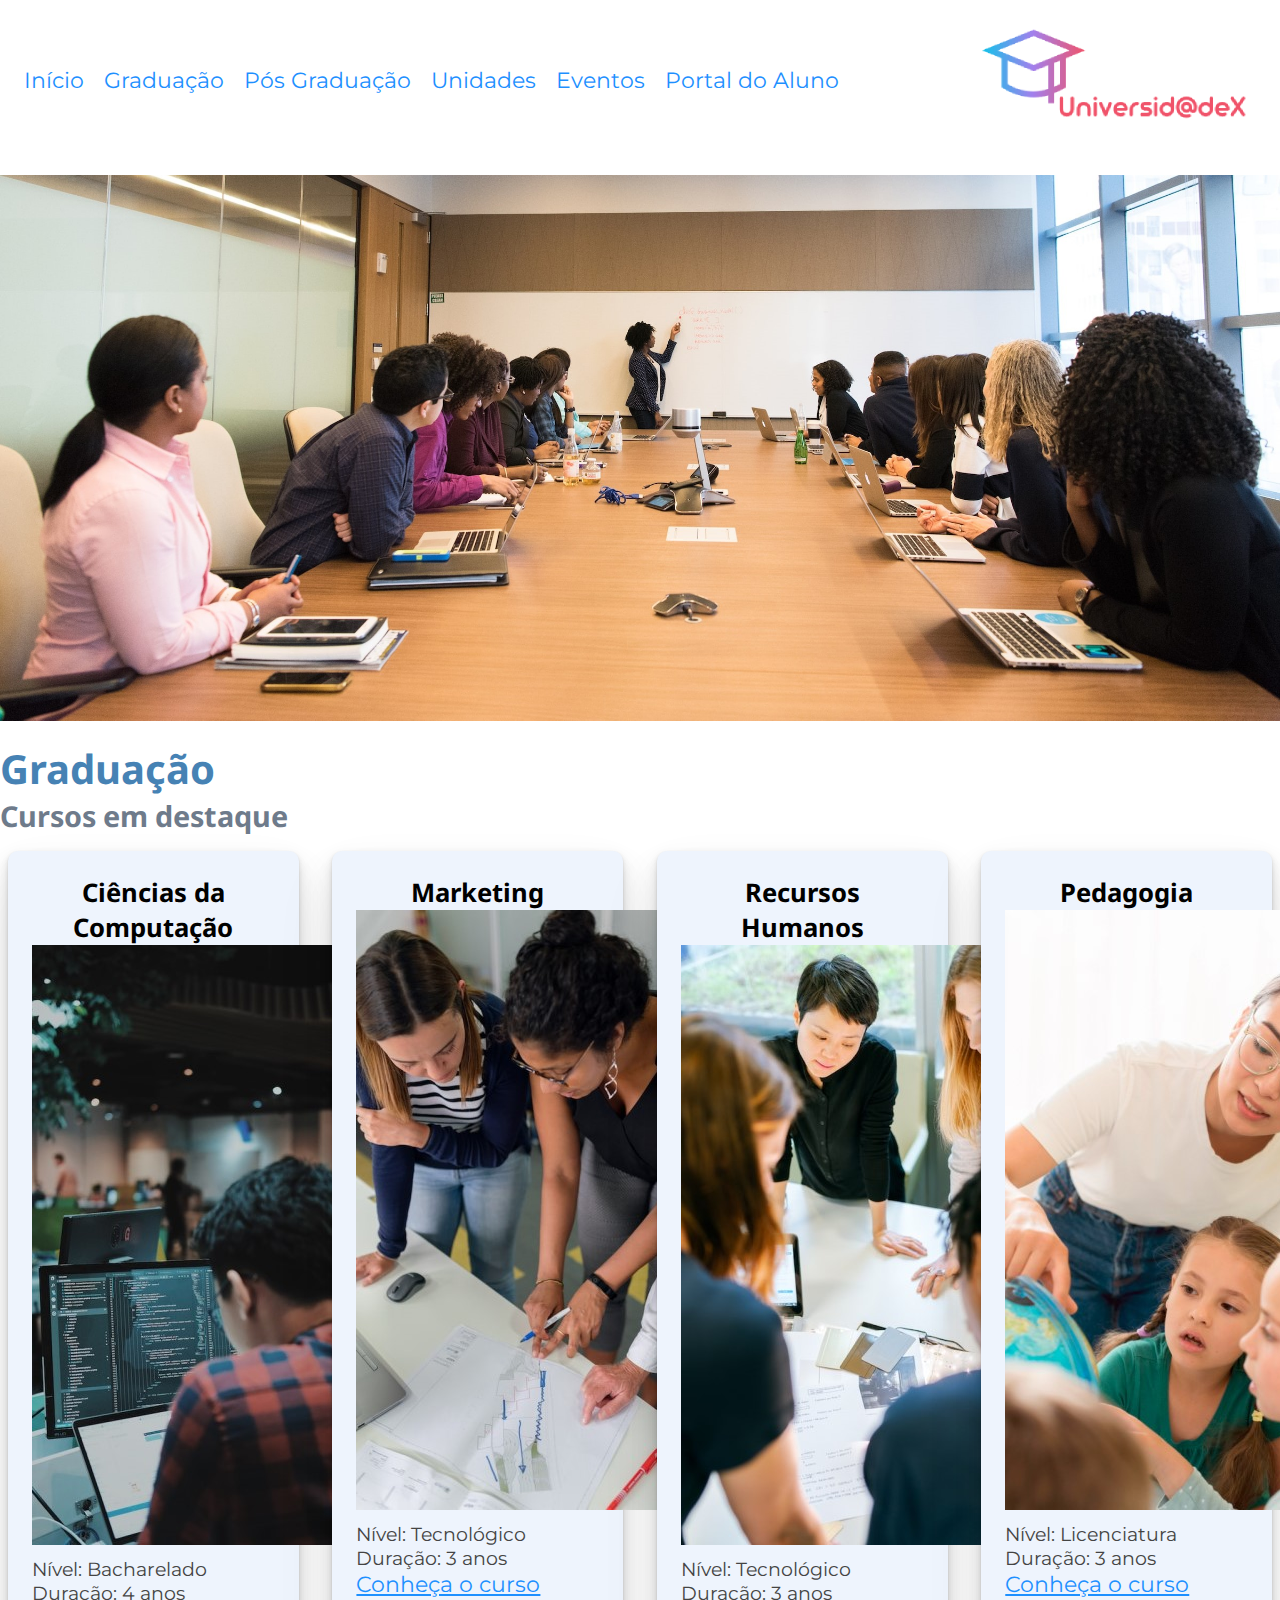
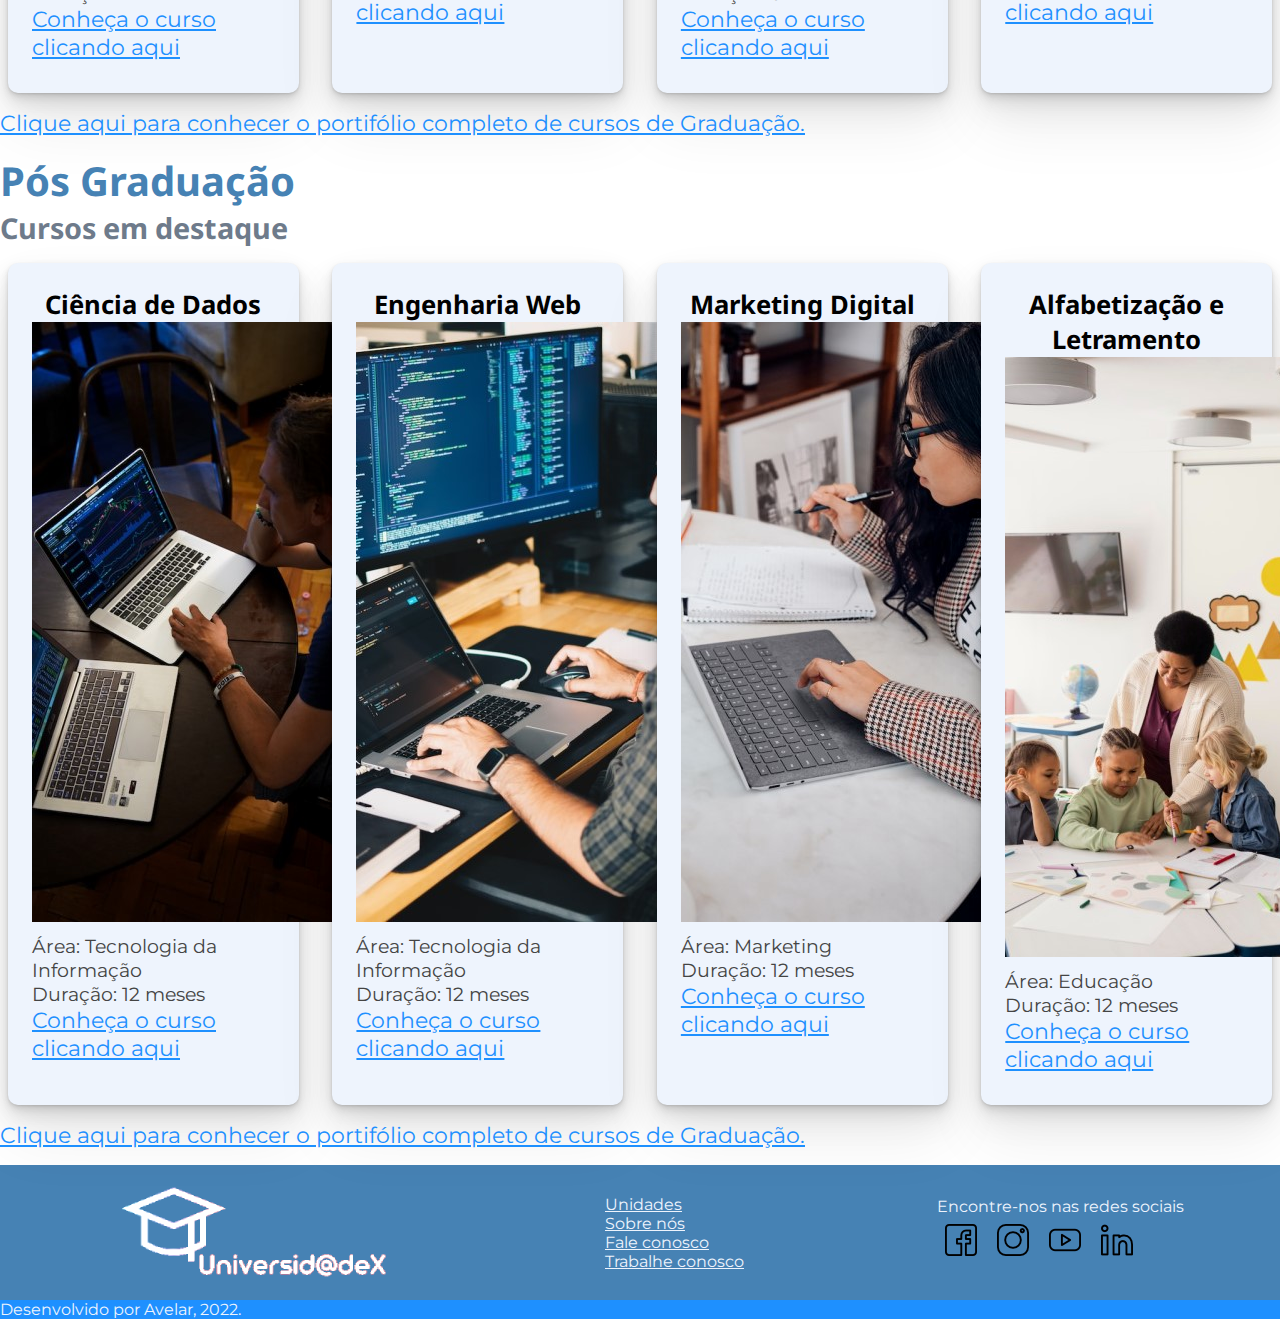
==== index.html @ 8ae89620 "init" ====
<!DOCTYPE html>
<html lang="pt-br">
<head>
	<title>Universidade X</title>
    <link rel="preconnect" href="https://fonts.googleapis.com">
    <link rel="preconnect" href="https://fonts.gstatic.com" crossorigin>
    <link href="https://fonts.googleapis.com/css2?family=Montserrat:wght@300;400&family=Noto+Sans:wght@500&display=swap" rel="stylesheet">
	<link rel="stylesheet" type="text/css" href="estilo.css">
</head>
<body>

    <header>
        <ul>
            <li><a href="">Início</a></li>
            <li><a href="">Graduação</a></li>
            <li><a href="">Pós Graduação</a></li>
            <li><a href="">Unidades</a></li>
            <li><a href="">Eventos</a></li>
            <li><a href="">Portal do Aluno</a></li>
        </ul>
        <h1><img src="img/logo.svg" alt="logotipo da universade x"></h1>
    </header>

    <main>

    <section id="area_banner">
        <img src="img/banner.jpg" alt="uma sala de aula com a professora explicando algo que está escrito no quadro branco aos alunos">
    </section>

    <section id="area_graduacao">

        <h2>Graduação</h2>
        <h3>Cursos em destaque</h3>

        <section class="painel_cards">
            <article class="card_curso">
                <h4>Ciências da Computação</h4>
                <img src="img/grad-computacao.jpg" alt="um homem utilizando computador escrevendo códigos de programação de sistemas">
                <div class="descricao">
                    <p>Nível: Bacharelado</p>
                    <p>Duração: 4 anos</p>
                    <a href="">Conheça o curso clicando aqui</a>
                </div>
                
            </article>

            <article class="card_curso">
                <h4>Marketing</h4>
                <img src="img/gard-marketing.jpg" alt="um grupo de pessoas discutindo a criação de um produto">
                <div class="descricao">
                    <p>Nível: Tecnológico</p>
                    <p>Duração: 3 anos</p>
                    <a href="">Conheça o curso clicando aqui</a>
                </div>                
            </article>

            <article class="card_curso">
                <h4>Recursos Humanos</h4>
                <img src="img/grad-rh.jpg" alt="um grupo de pessoas discutindo a respeito de documentos em uma mesa">
                <div class="descricao">
                    <p>Nível: Tecnológico</p>
                    <p>Duração: 3 anos</p>
                    <a href="">Conheça o curso clicando aqui</a>
                 </div>
            </article>

            <article class="card_curso">
                <h4>Pedagogia</h4>
                <img src="img/grad-pedagogia.jpg" alt="uma mulher explicando como utilizar um globo terrestre a um grupo de crianças">
                <div class="descricao">
                    <p>Nível: Licenciatura</p>
                    <p>Duração: 3 anos</p>
                    <a href="">Conheça o curso clicando aqui</a>
                </div>
            </article>

            
        </section>
        <a href="">Clique aqui para conhecer o portifólio completo de cursos de Graduação.</a>

    </section>

    <section id="area_pos">

        <h2>Pós Graduação</h2>
        <h3>Cursos em destaque</h3>

        <section class="painel_cards">
            <article class="card_curso">
                <h4>Ciência de Dados</h4>
                <img src="img/pos-data.jpg" alt="um homem utilizando computador escrevendo códigos de programação de sistemas">
                <div class="descricao">
                    <p>Área: Tecnologia da Informação</p>
                    <p>Duração: 12 meses</p>
                    <a href="">Conheça o curso clicando aqui</a>
                </div>
            </article>

            <article class="card_curso">
                <h4>Engenharia Web</h4>
                <img src="img/pos-web.jpg" alt="um grupo de pessoas discutindo a criação de um produto">
                <div class="descricao">
                    <p>Área: Tecnologia da Informação</p>
                    <p>Duração: 12 meses</p>
                    <a href="">Conheça o curso clicando aqui</a>
                </div>
            </article>

            <article class="card_curso">
                <h4>Marketing Digital</h4>
                <img src="img/pos-digital.jpg" alt="um grupo de pessoas discutindo a respeito de documentos em uma mesa">
                <div class="descricao">
                    <p>Área: Marketing</p>
                    <p>Duração: 12 meses</p>
                    <a href="">Conheça o curso clicando aqui</a>
                </div>
            </article>

            <article class="card_curso">
                <h4>Alfabetização e Letramento</h4>
                <img src="img/pos-letramento.jpg" alt="uma mulher explicando como utilizar um globo terrestre a um grupo de crianças">
                <div class="descricao">
                    <p>Área: Educação</p>
                    <p>Duração: 12 meses</p>
                    <a href="">Conheça o curso clicando aqui</a>
                </div>
            </article>

            
        </section>
        <a href="">Clique aqui para conhecer o portifólio completo de cursos de Graduação.</a>

    </section>

    </main>

    <footer>
        <div class="rodape_mapa">
            <img src="img/logo-branco.svg" alt="">
            <ul>
                <li><a href="">Unidades</a></li>
                <li><a href="">Sobre nós</a></li>
                <li><a href="">Fale conosco</a></li>
                <li><a href="">Trabalhe conosco</a></li>
            </ul>

            <div class="social">
                <p>Encontre-nos nas redes sociais</p>
                
                <a href=""><img src="img/facebook.png" alt="facebook"></a>
                <a href=""><img src="img/instagram.png" alt="instagram"></a>
                <a href=""><img src="img/youtube.png" alt="youtube"></a>
                <a href=""><img src="img/linkedin.png" alt="linkedin"></a>
            </div>
        </div>
        <p>Desenvolvido por Avelar, 2022.</p>
    </footer>
</body>
</html>
---- estilo.css ----
:root{
    --azul-escuro: #4682B4;
    --azul-claro: #1E90FF;
    --cinza-azulado: #6E7B8B;
    --cinza-azulado-claro: #eef4fd;
    --cinza-texto: #444444;
}
*{
    margin: 0;
    padding: 0;
    box-sizing: border-box;
}



h2{
    font-size: 2.5rem;
    color: var(--azul-escuro);
    font-family: 'Noto Sans', sans-serif;
}

h3{
    font-size: 2rem;
    color: var(--azul-claro);
    font-family: 'Noto Sans', sans-serif;
}

h3{
    font-size: 1.8rem;
    color: var(--cinza-azulado);
    font-family: 'Noto Sans', sans-serif;
}

h4{
    font-size: 1.6rem;
    font-family: 'Noto Sans', sans-serif;
}


a{
    font-size: 1.4rem;
    font-family: 'Montserrat', sans-serif;
    color: var(--azul-claro);
}

p{
    font-size: 1.2rem;
    font-family: 'Montserrat', sans-serif;
    color: var(--cinza-texto);
}


header{
    display: flex;
    justify-content: space-between;
    align-items: center;
    padding: 16px;
}

header li{
    display: inline;
    margin: 0 8px;
}

header li a{
    font-size: 1.4rem;
    text-decoration: none;
    color: var(--azul-claro)
}

#area_banner img{
    width: 100%;
}

section{
    margin: 16px 0;
}

.painel_cards{
    display: flex;
    justify-content: space-between;
    margin: 16px 8px;
}

.card_curso{
    text-align: center;
    background-color: var(--cinza-azulado-claro);
    width: 23%;
    padding: 24px;
    border-radius: 10px;
    box-shadow: rgba(0, 0, 0, 0.07) 0px 1px 2px, rgba(0, 0, 0, 0.07) 0px 2px 4px, rgba(0, 0, 0, 0.07) 0px 4px 8px, rgba(0, 0, 0, 0.07) 0px 8px 16px, rgba(0, 0, 0, 0.07) 0px 16px 32px, rgba(0, 0, 0, 0.07) 0px 32px 64px;
}

.descricao{
    text-align: left;
    margin: 8px 0;
}

footer{
    background-color: var(--azul-claro);
}

footer p{
    color: var(--cinza-azulado-claro);
    font-size: 1rem;
}

.rodape_mapa{
    background-color: var(--azul-escuro);
    display: flex;
    justify-content: space-around;
    align-items: center;
}

.rodape_mapa ul{
    list-style-type: none;
}

.rodape_mapa a{
    color: var(--cinza-azulado-claro);
    font-size: 1rem;
}

.rodape_mapa img{
    margin: 8px;
}
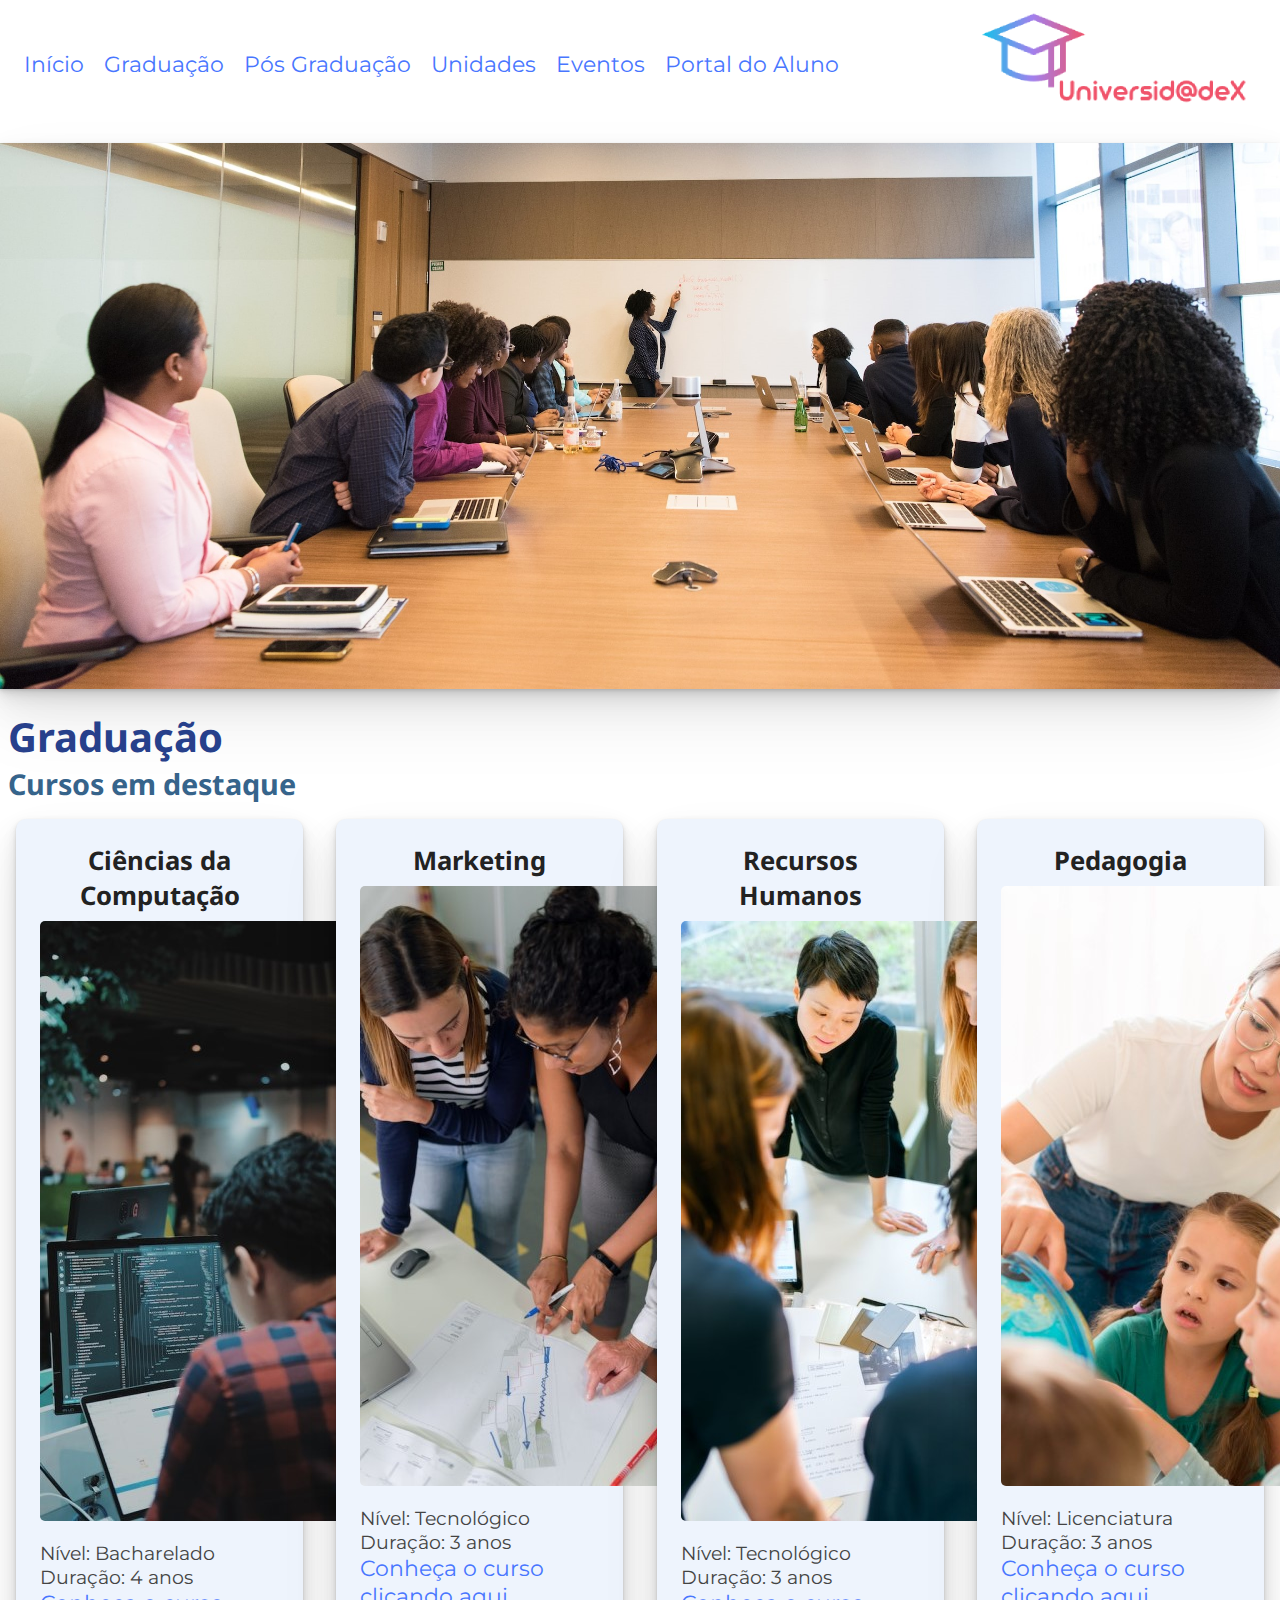
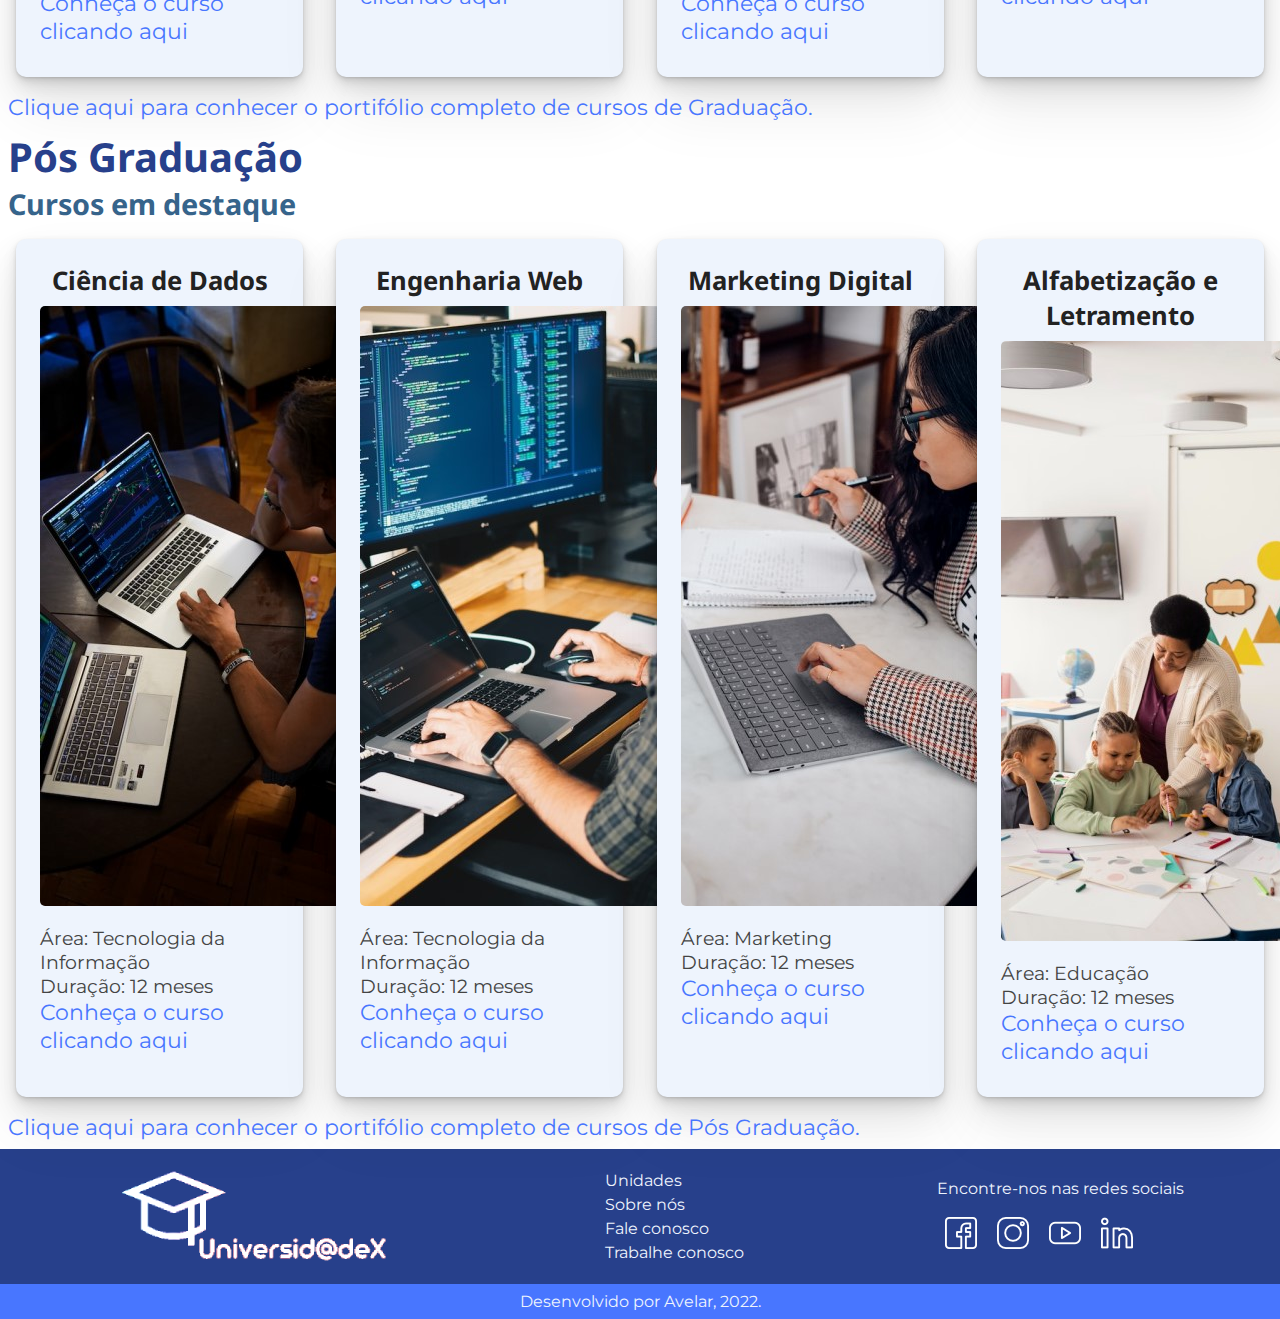
==== commit 47243191: "arealogin" ====
--- a/index.html
+++ b/index.html
@@ -11,12 +11,12 @@
 
     <header>
         <ul>
-            <li><a href="">Início</a></li>
+            <li><a href="index.html">Início</a></li>
             <li><a href="">Graduação</a></li>
             <li><a href="">Pós Graduação</a></li>
             <li><a href="">Unidades</a></li>
             <li><a href="">Eventos</a></li>
-            <li><a href="">Portal do Aluno</a></li>
+            <li><a href="acesso.html">Portal do Aluno</a></li>
         </ul>
         <h1><img src="img/logo.svg" alt="logotipo da universade x"></h1>
     </header>
@@ -128,7 +128,7 @@
 
             
         </section>
-        <a href="">Clique aqui para conhecer o portifólio completo de cursos de Graduação.</a>
+        <a href="">Clique aqui para conhecer o portifólio completo de cursos de Pós Graduação.</a>
 
     </section>
 
@@ -147,10 +147,10 @@
             <div class="social">
                 <p>Encontre-nos nas redes sociais</p>
                 
-                <a href=""><img src="img/facebook.png" alt="facebook"></a>
-                <a href=""><img src="img/instagram.png" alt="instagram"></a>
-                <a href=""><img src="img/youtube.png" alt="youtube"></a>
-                <a href=""><img src="img/linkedin.png" alt="linkedin"></a>
+                <a href=""><img src="img/icons/facebook.svg" alt="facebook"></a>
+                <a href=""><img src="img/icons/instagram.svg" alt="instagram"></a>
+                <a href=""><img src="img/icons/youtube.svg" alt="youtube"></a>
+                <a href=""><img src="img/icons/linkedin.svg" alt="linkedin"></a>
             </div>
         </div>
         <p>Desenvolvido por Avelar, 2022.</p>
--- a/estilo.css
+++ b/estilo.css
@@ -1,16 +1,23 @@
 :root{
-    --azul-escuro: #4682B4;
-    --azul-claro: #1E90FF;
-    --cinza-azulado: #6E7B8B;
+    --azul-escuro: #27408B;
+    --azul-claro: #4876FF;
+    --cinza-azulado: #36648B;
     --cinza-azulado-claro: #eef4fd;
     --cinza-texto: #444444;
-}
+    --cinza-texto-escuro: #222222;
+}
+
 *{
     margin: 0;
     padding: 0;
     box-sizing: border-box;
 }
 
+body{
+    scroll-behavior: smooth;
+    font-family: 'Montserrat', sans-serif;
+}
+
 
 
 h2{
@@ -34,18 +41,24 @@
 h4{
     font-size: 1.6rem;
     font-family: 'Noto Sans', sans-serif;
+    color: var(--cinza-texto-escuro);
 }
 
 
 a{
     font-size: 1.4rem;
-    font-family: 'Montserrat', sans-serif;
+
     color: var(--azul-claro);
+    text-decoration: none;
+}
+
+a:hover
+{
+    text-decoration: underline !important;
 }
 
 p{
     font-size: 1.2rem;
-    font-family: 'Montserrat', sans-serif;
     color: var(--cinza-texto);
 }
 
@@ -54,11 +67,15 @@
     display: flex;
     justify-content: space-between;
     align-items: center;
-    padding: 16px;
+    padding: 0 16px;
+
+    overflow: hidden;
+    width: 100%;
+    background-color: #FFF;
 }
 
 header li{
-    display: inline;
+    display: inline-block;
     margin: 0 8px;
 }
 
@@ -68,12 +85,22 @@
     color: var(--azul-claro)
 }
 
+header li a:hover{
+    text-decoration: underline;
+    color: var(--azul-escuro)
+}
+
 #area_banner img{
     width: 100%;
+    box-shadow: rgba(0, 0, 0, 0.07) 0px 1px 2px, rgba(0, 0, 0, 0.07) 0px 2px 4px, rgba(0, 0, 0, 0.07) 0px 4px 8px, rgba(0, 0, 0, 0.07) 0px 8px 16px, rgba(0, 0, 0, 0.07) 0px 16px 32px, rgba(0, 0, 0, 0.07) 0px 32px 64px;
 }
 
 section{
     margin: 16px 0;
+}
+
+#area_graduacao, #area_pos{
+    margin: 8px;
 }
 
 .painel_cards{
@@ -91,6 +118,11 @@
     box-shadow: rgba(0, 0, 0, 0.07) 0px 1px 2px, rgba(0, 0, 0, 0.07) 0px 2px 4px, rgba(0, 0, 0, 0.07) 0px 4px 8px, rgba(0, 0, 0, 0.07) 0px 8px 16px, rgba(0, 0, 0, 0.07) 0px 16px 32px, rgba(0, 0, 0, 0.07) 0px 32px 64px;
 }
 
+.card_curso img{
+    border-radius: 5px;
+    margin: 8px 0;
+}
+
 .descricao{
     text-align: left;
     margin: 8px 0;
@@ -103,6 +135,11 @@
 footer p{
     color: var(--cinza-azulado-claro);
     font-size: 1rem;
+    text-align: center;
+    padding: 8px 0;
+    display: flex;
+    justify-content: center;
+    align-items: center;
 }
 
 .rodape_mapa{
@@ -110,6 +147,7 @@
     display: flex;
     justify-content: space-around;
     align-items: center;
+    line-height: 1.5;
 }
 
 .rodape_mapa ul{
@@ -119,8 +157,66 @@
 .rodape_mapa a{
     color: var(--cinza-azulado-claro);
     font-size: 1rem;
+    text-decoration: none;
 }
 
 .rodape_mapa img{
     margin: 8px;
+}
+
+
+#area_login_container{
+    display: flex;
+    justify-content: space-between;
+    align-items: center;
+    padding-left: 10%;
+    margin-bottom: 0;
+
+}
+
+#area_login_container form{
+    display: flex;
+    flex-direction: column;
+    width: 30%;
+    padding: 24px;
+    border-radius: 10px;
+}
+
+#area_login_container form h2{
+  margin-bottom: 48px;
+}
+
+ #area_login_container label{
+    font-size: 1.2rem;
+    color: var(--azul-escuro);
+    font-weight: 500;
+}
+
+
+#area_login_container input{
+    font-size: 1.2rem;
+    margin-bottom: 16px;
+    border-radius: 5px;
+    height: 2.5rem;
+    padding-left: 4px;
+    border-color: var(--azul-escuro);
+    color: var(--cinza-texto-escuro);
+}
+
+
+#area_login_container input::placeholder{
+    color: var(--azul-claro);
+}
+
+#area_login_container button
+{
+    font-size: 1.2rem;
+    width: 50%;
+    margin: 24px auto;
+    background-color: var(--azul-escuro);
+    color: var(--cinza-azulado-claro);
+    font-weight: 700;
+    border: 0;
+    border-radius: 5px;
+    height: 3rem;
 }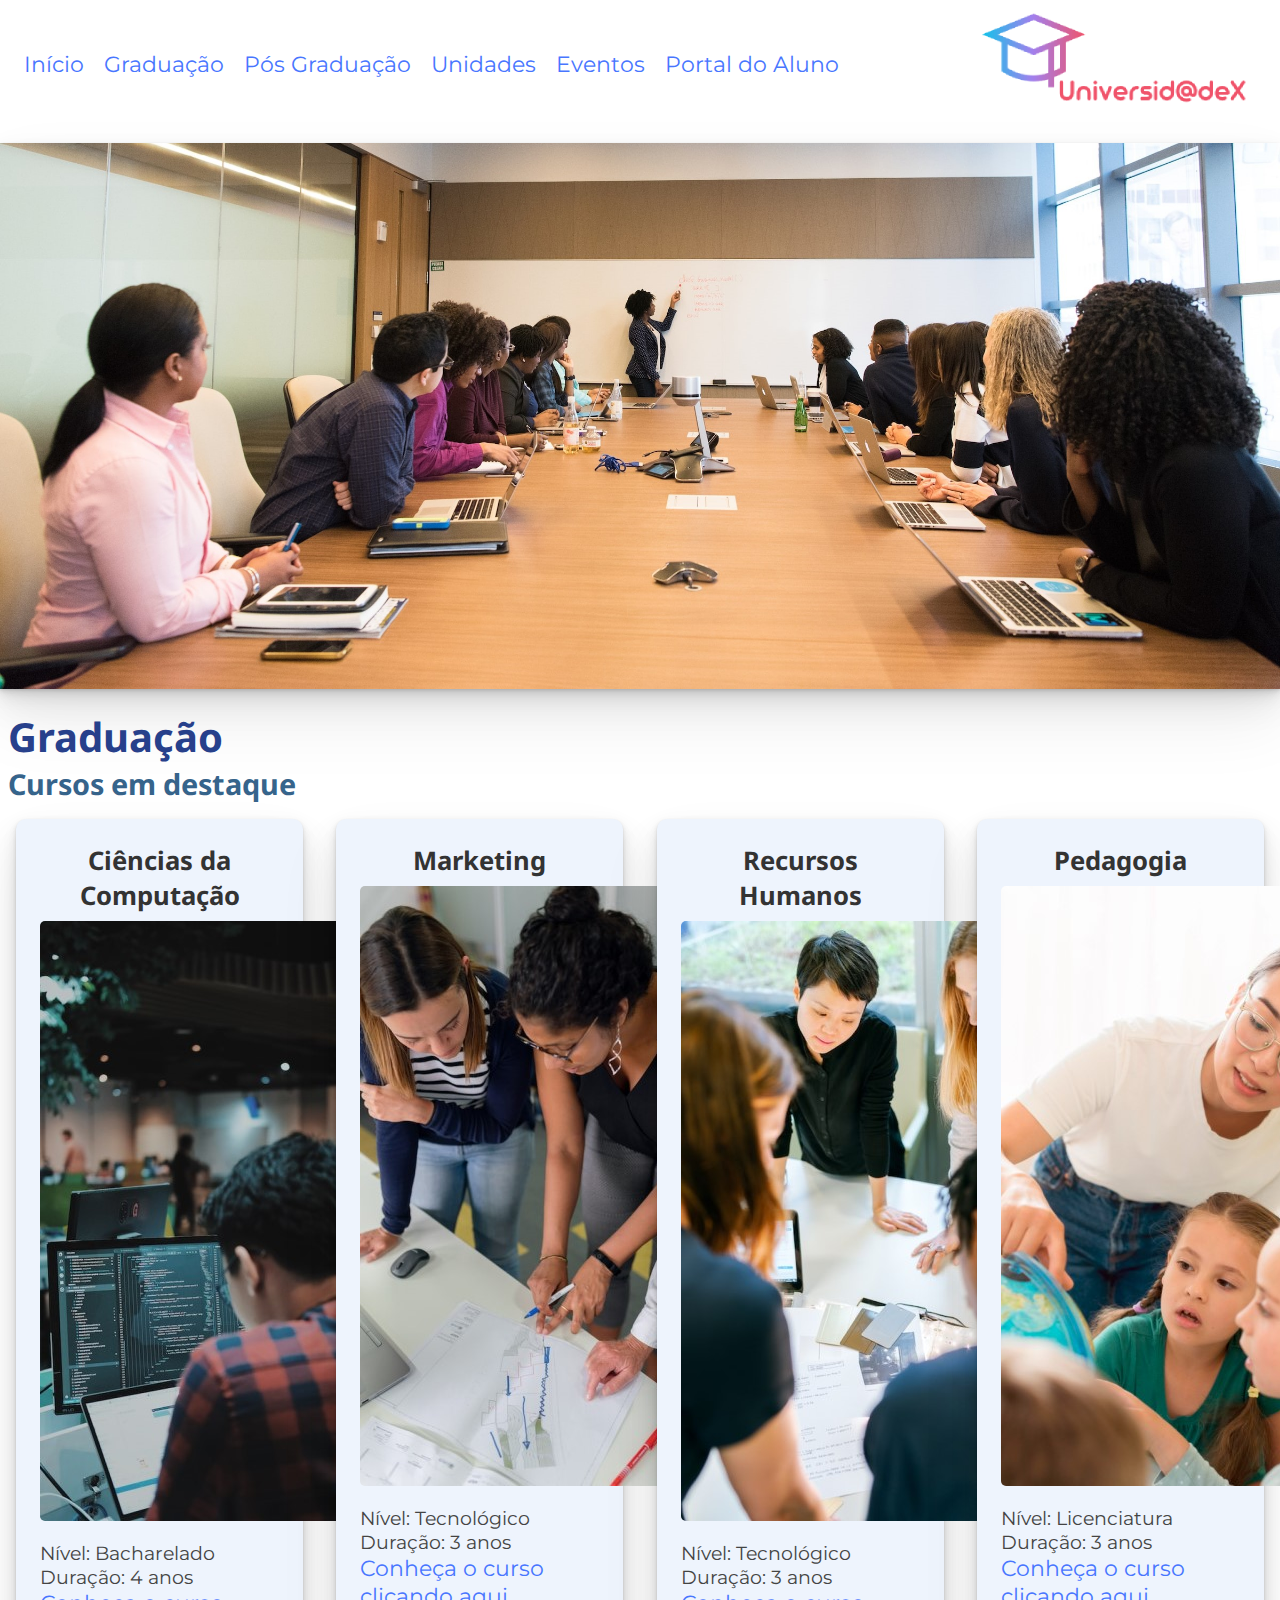
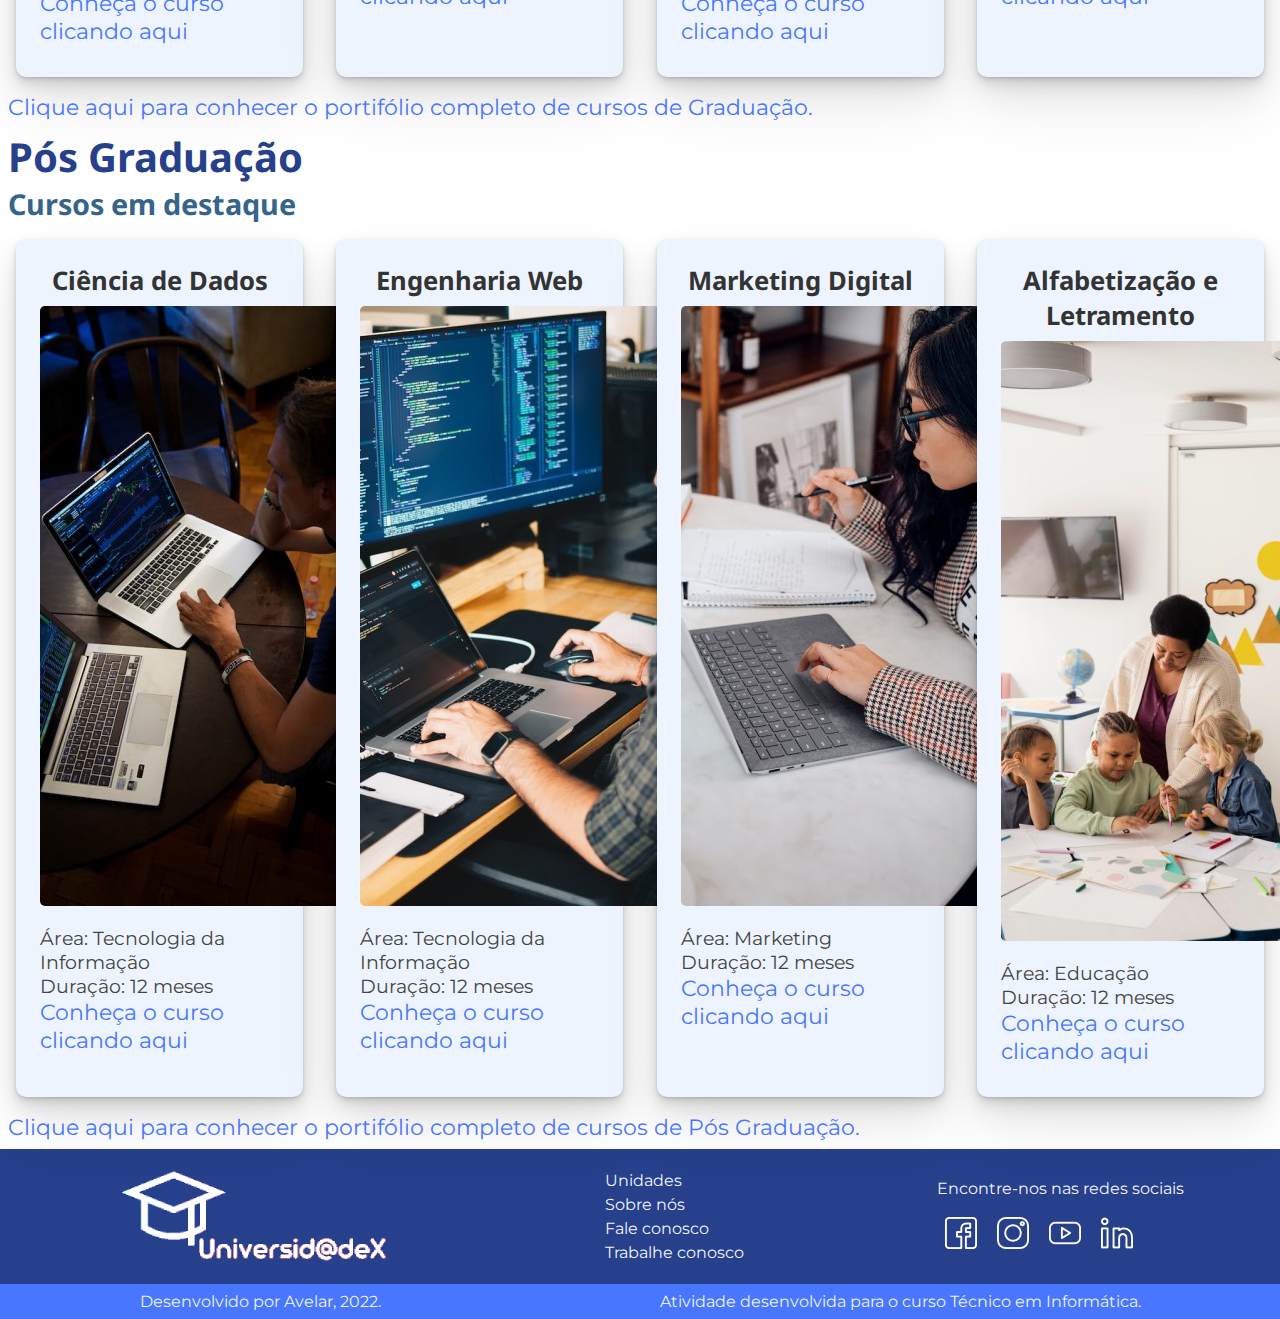
==== commit bf9edc74: "images" ====
--- a/index.html
+++ b/index.html
@@ -153,7 +153,12 @@
                 <a href=""><img src="img/icons/linkedin.svg" alt="linkedin"></a>
             </div>
         </div>
-        <p>Desenvolvido por Avelar, 2022.</p>
+
+        <div class="rodape_assinatura">
+            <p>Desenvolvido por Avelar, 2022.</p>
+            <p>Atividade desenvolvida para o curso Técnico em Informática.</p>
+        </div>
+       
     </footer>
 </body>
 </html>--- a/estilo.css
+++ b/estilo.css
@@ -3,8 +3,9 @@
     --azul-claro: #4876FF;
     --cinza-azulado: #36648B;
     --cinza-azulado-claro: #eef4fd;
+    --cinza-azulado-escuro: #dee0e4;
     --cinza-texto: #444444;
-    --cinza-texto-escuro: #222222;
+    --cinza-texto-escuro: #333;
 }
 
 *{
@@ -118,6 +119,10 @@
     box-shadow: rgba(0, 0, 0, 0.07) 0px 1px 2px, rgba(0, 0, 0, 0.07) 0px 2px 4px, rgba(0, 0, 0, 0.07) 0px 4px 8px, rgba(0, 0, 0, 0.07) 0px 8px 16px, rgba(0, 0, 0, 0.07) 0px 16px 32px, rgba(0, 0, 0, 0.07) 0px 32px 64px;
 }
 
+.card_curso:hover{
+    background-color: var(--cinza-azulado-escuro);
+}
+
 .card_curso img{
     border-radius: 5px;
     margin: 8px 0;
@@ -162,6 +167,11 @@
 
 .rodape_mapa img{
     margin: 8px;
+}
+
+.rodape_assinatura{
+    display: flex;
+    justify-content: space-around;
 }
 
 
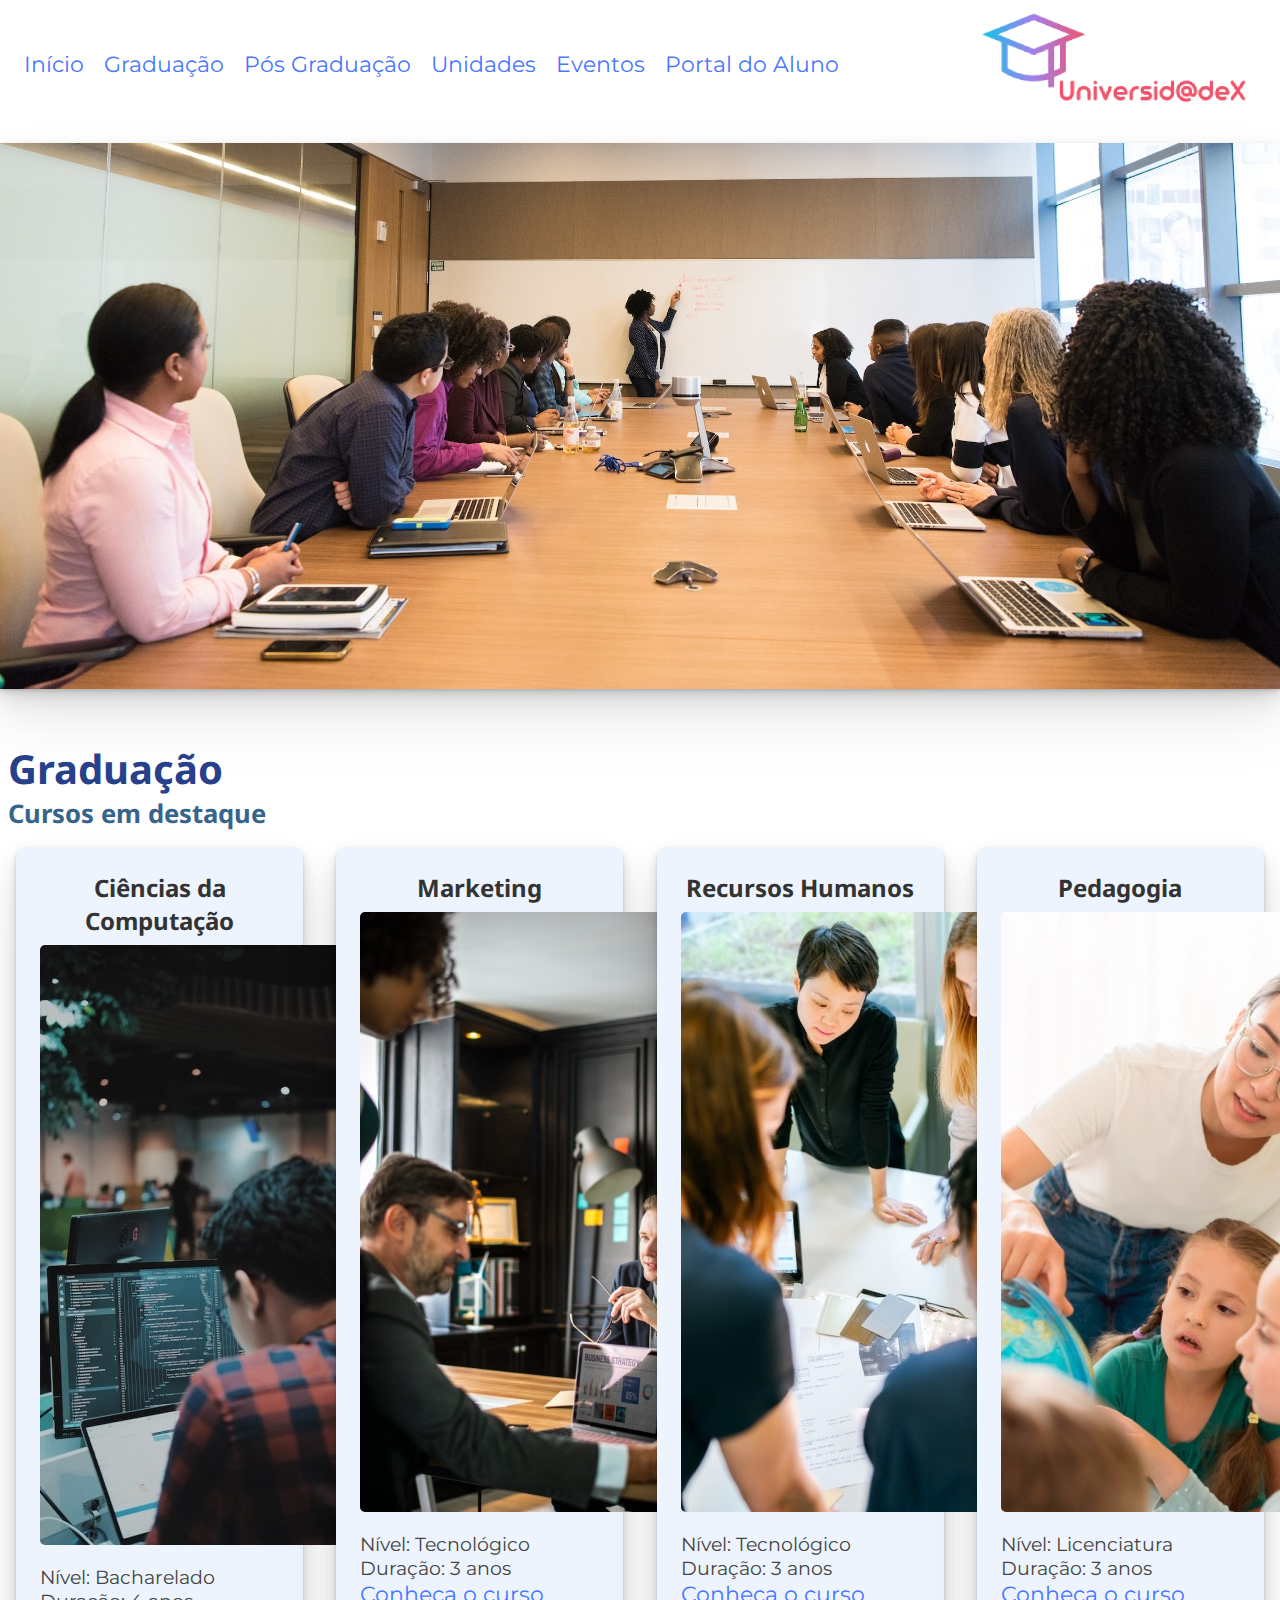
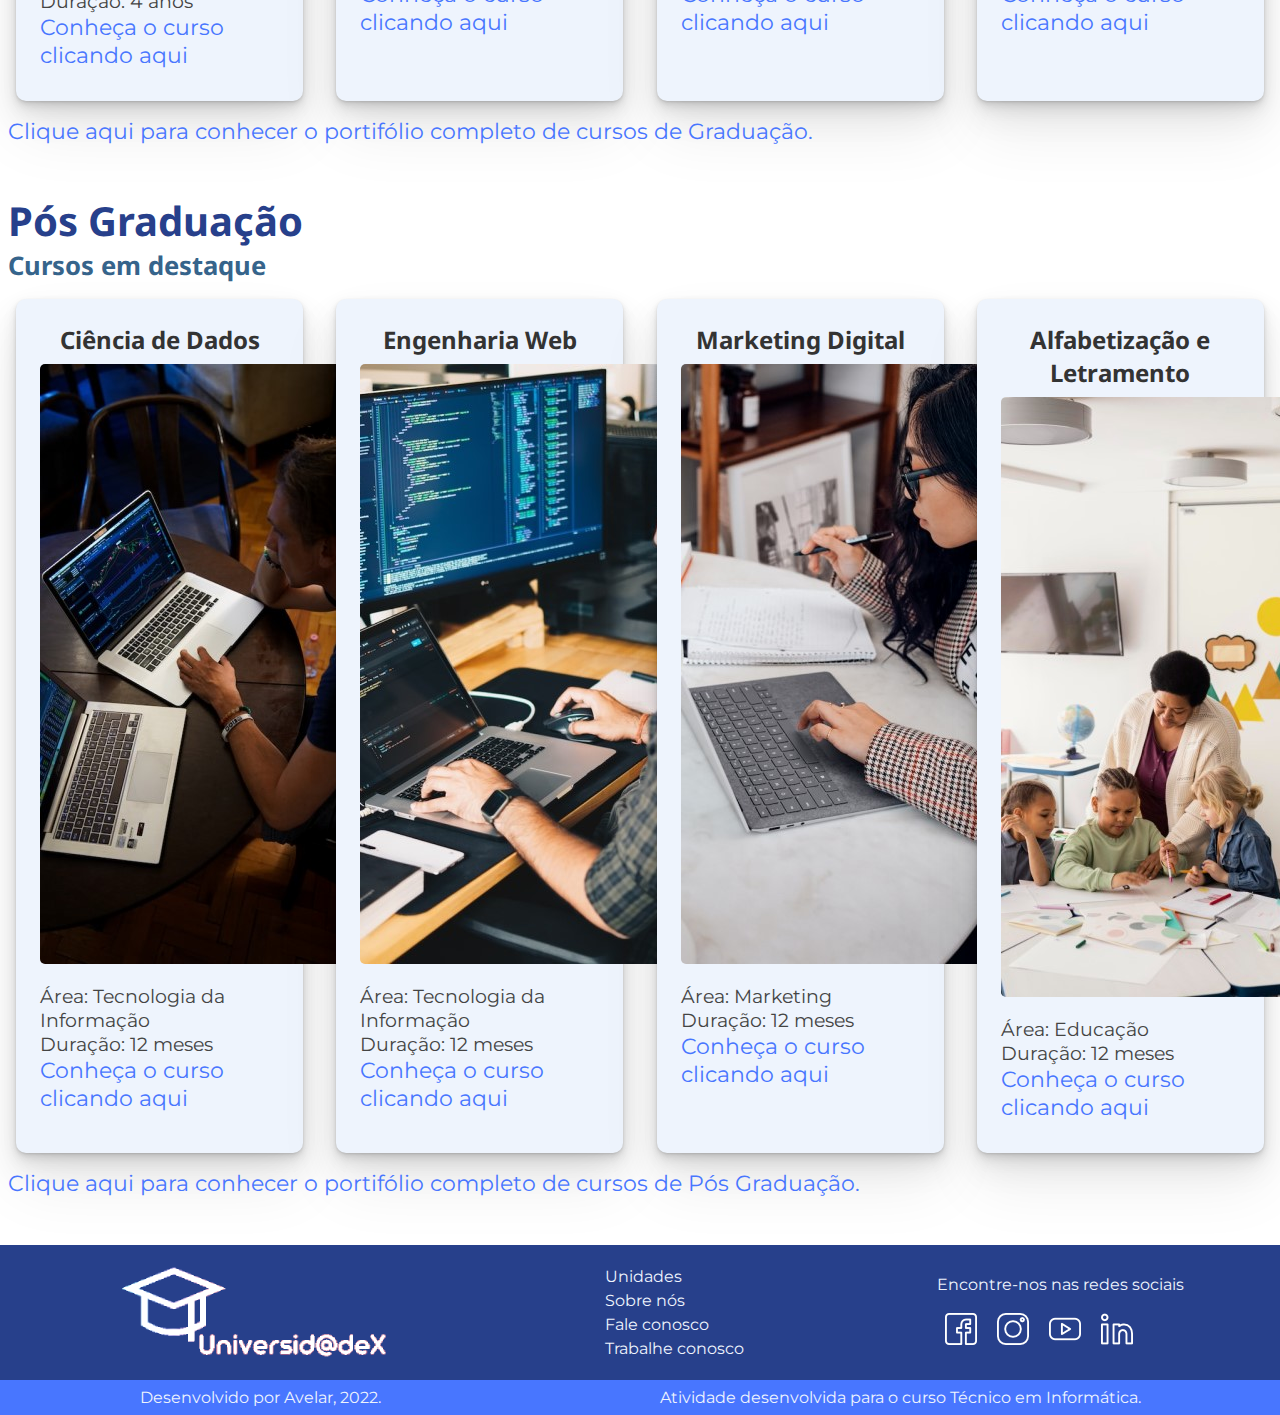
==== commit ea0596ff: "pagina-graduacao" ====
--- a/index.html
+++ b/index.html
@@ -12,7 +12,7 @@
     <header>
         <ul>
             <li><a href="index.html">Início</a></li>
-            <li><a href="">Graduação</a></li>
+            <li><a href="graduacao.html">Graduação</a></li>
             <li><a href="">Pós Graduação</a></li>
             <li><a href="">Unidades</a></li>
             <li><a href="">Eventos</a></li>
--- a/estilo.css
+++ b/estilo.css
@@ -28,19 +28,19 @@
 }
 
 h3{
-    font-size: 2rem;
+    font-size: 1.8rem;
     color: var(--azul-claro);
     font-family: 'Noto Sans', sans-serif;
 }
 
 h3{
-    font-size: 1.8rem;
+    font-size: 1.6rem;
     color: var(--cinza-azulado);
     font-family: 'Noto Sans', sans-serif;
 }
 
 h4{
-    font-size: 1.6rem;
+    font-size: 1.5rem;
     font-family: 'Noto Sans', sans-serif;
     color: var(--cinza-texto-escuro);
 }
@@ -100,8 +100,8 @@
     margin: 16px 0;
 }
 
-#area_graduacao, #area_pos{
-    margin: 8px;
+#area_graduacao, #area_pos, #area_cursos{
+    margin: 48px 8px;
 }
 
 .painel_cards{
@@ -229,4 +229,5 @@
     border: 0;
     border-radius: 5px;
     height: 3rem;
-}+}
+
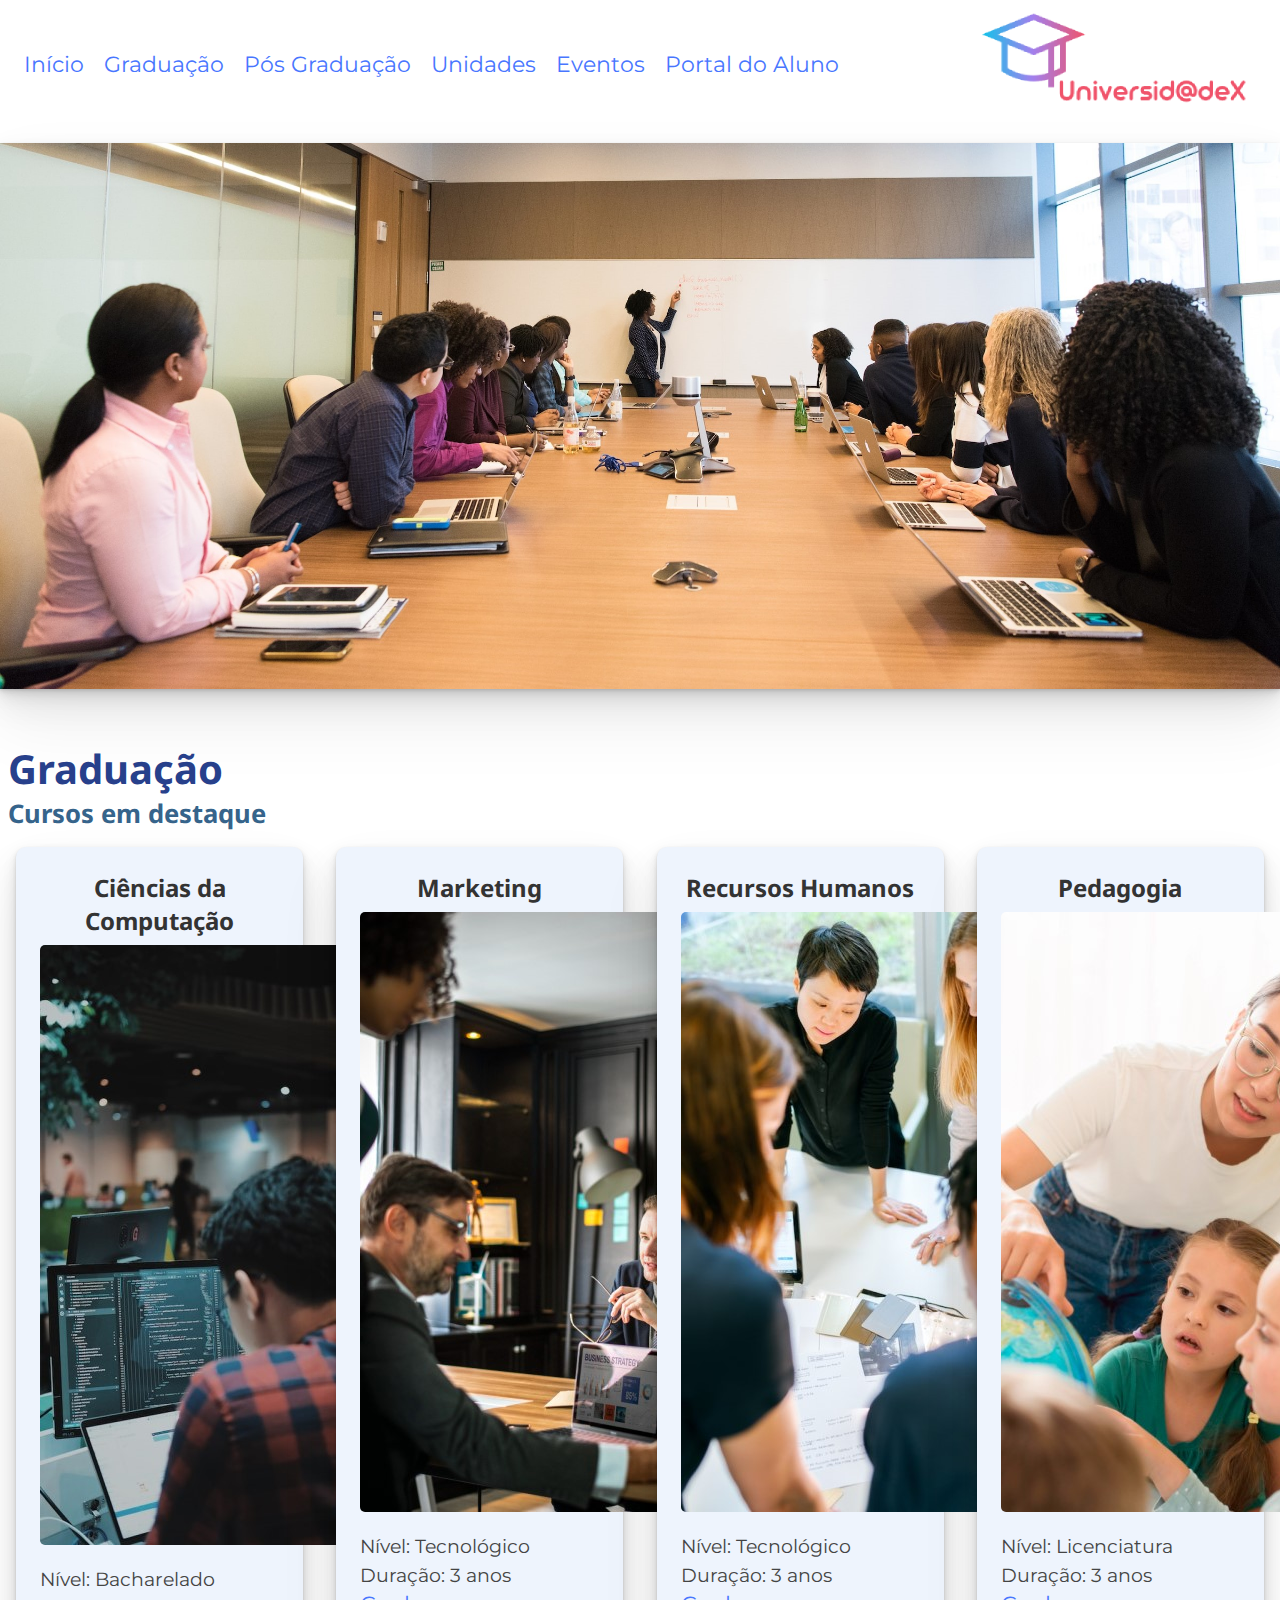
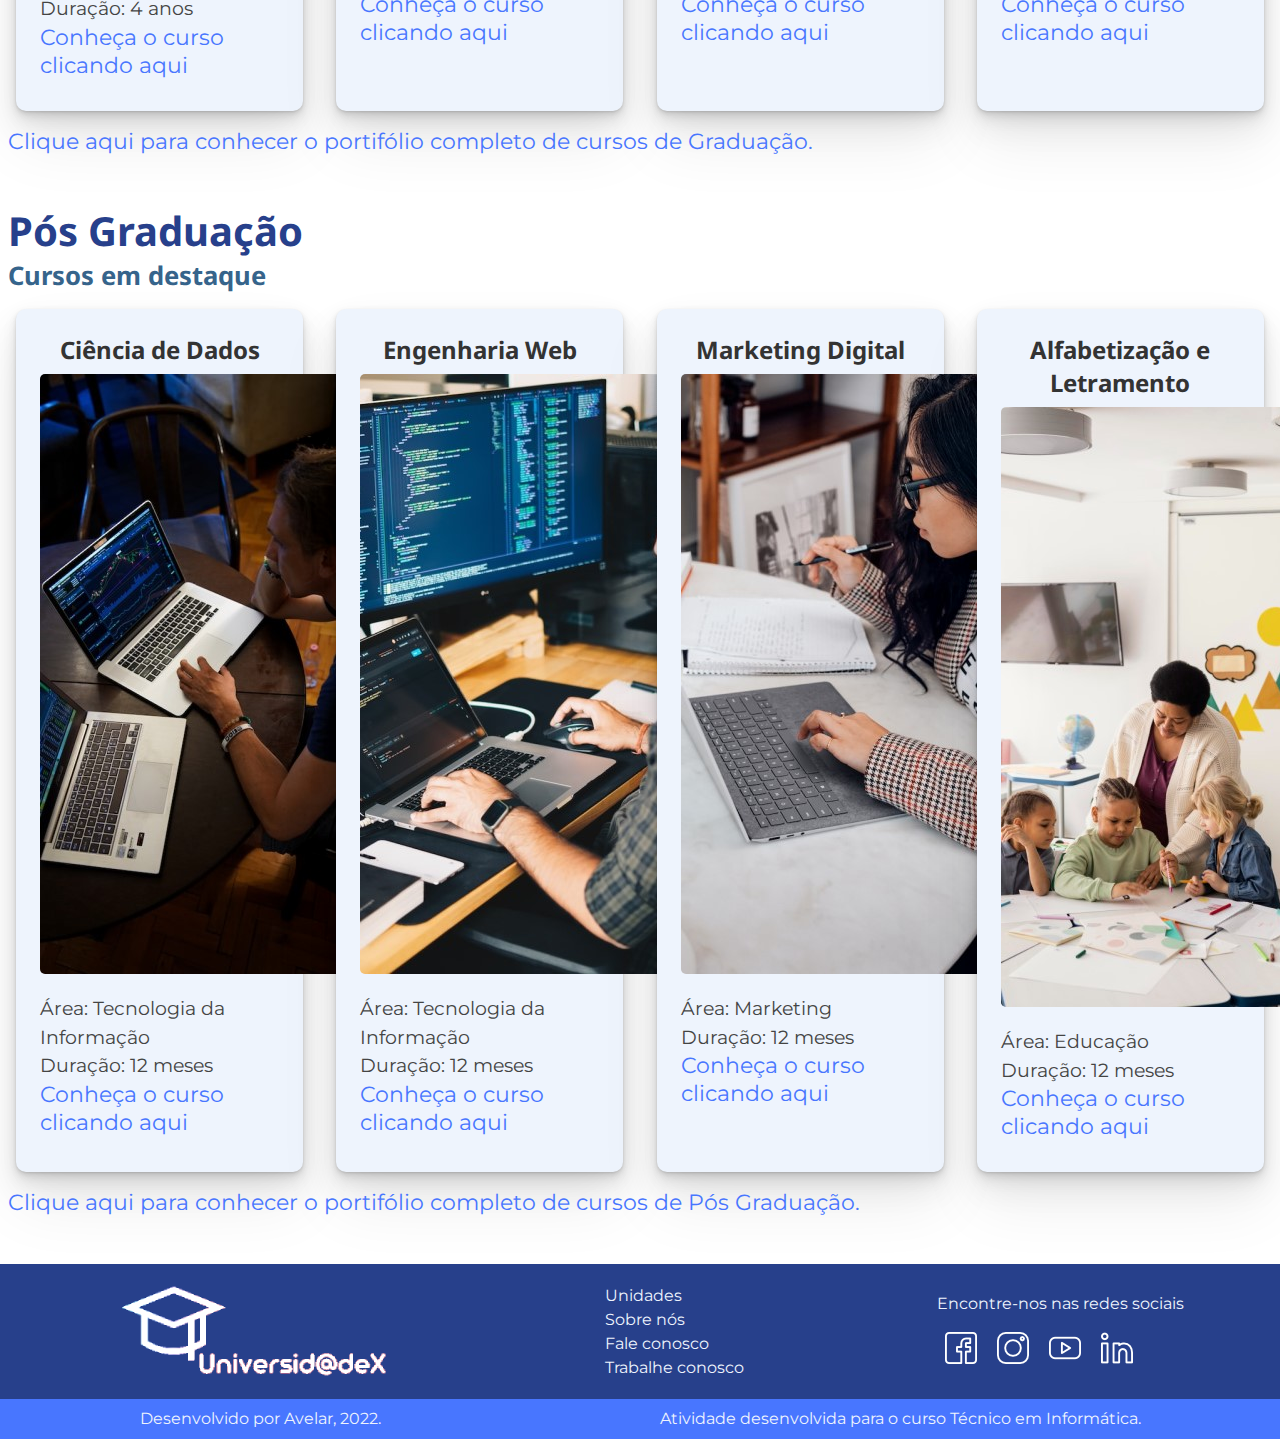
==== commit 6843ecc7: "paginacurso" ====
--- a/index.html
+++ b/index.html
@@ -39,7 +39,7 @@
                 <div class="descricao">
                     <p>Nível: Bacharelado</p>
                     <p>Duração: 4 anos</p>
-                    <a href="">Conheça o curso clicando aqui</a>
+                    <a href="graduacao_cienciascomputacao.html">Conheça o curso clicando aqui</a>
                 </div>
                 
             </article>
--- a/estilo.css
+++ b/estilo.css
@@ -61,6 +61,7 @@
 p{
     font-size: 1.2rem;
     color: var(--cinza-texto);
+    line-height: 1.5;
 }
 
 
@@ -100,7 +101,7 @@
     margin: 16px 0;
 }
 
-#area_graduacao, #area_pos, #area_cursos{
+#area_graduacao, #area_pos, #area_cursos, #area_detalhe_curso{
     margin: 48px 8px;
 }
 
@@ -231,3 +232,45 @@
     height: 3rem;
 }
 
+.resumo_curso{
+    display: flex;
+    justify-content: space-between;
+    align-items: center;
+    margin-bottom: 24px;
+}
+
+.detalhes_curso{
+    width: 80%;
+}
+
+.detalhes_curso button{
+    font-size: 1.2rem;
+    width: 30%;
+    margin: 24px auto;
+    background-color: var(--azul-escuro);
+    color: var(--cinza-azulado-claro);
+    font-weight: 700;
+    border: 0;
+    border-radius: 5px;
+    height: 3rem;
+}
+
+.matriz_curso{
+    display: grid;
+    grid-template-columns: repeat(4, 1fr);
+    margin: 16px 0;
+}
+
+.matriz_curso_semestre{
+    margin: 16px 0;
+    border-radius: 10px;
+}
+
+.matriz_curso_semestre ul{
+    list-style-type: none;
+}
+
+.matriz_curso_semestre_destaque{
+    font-weight: 700;  
+    margin-bottom: 16px; 
+}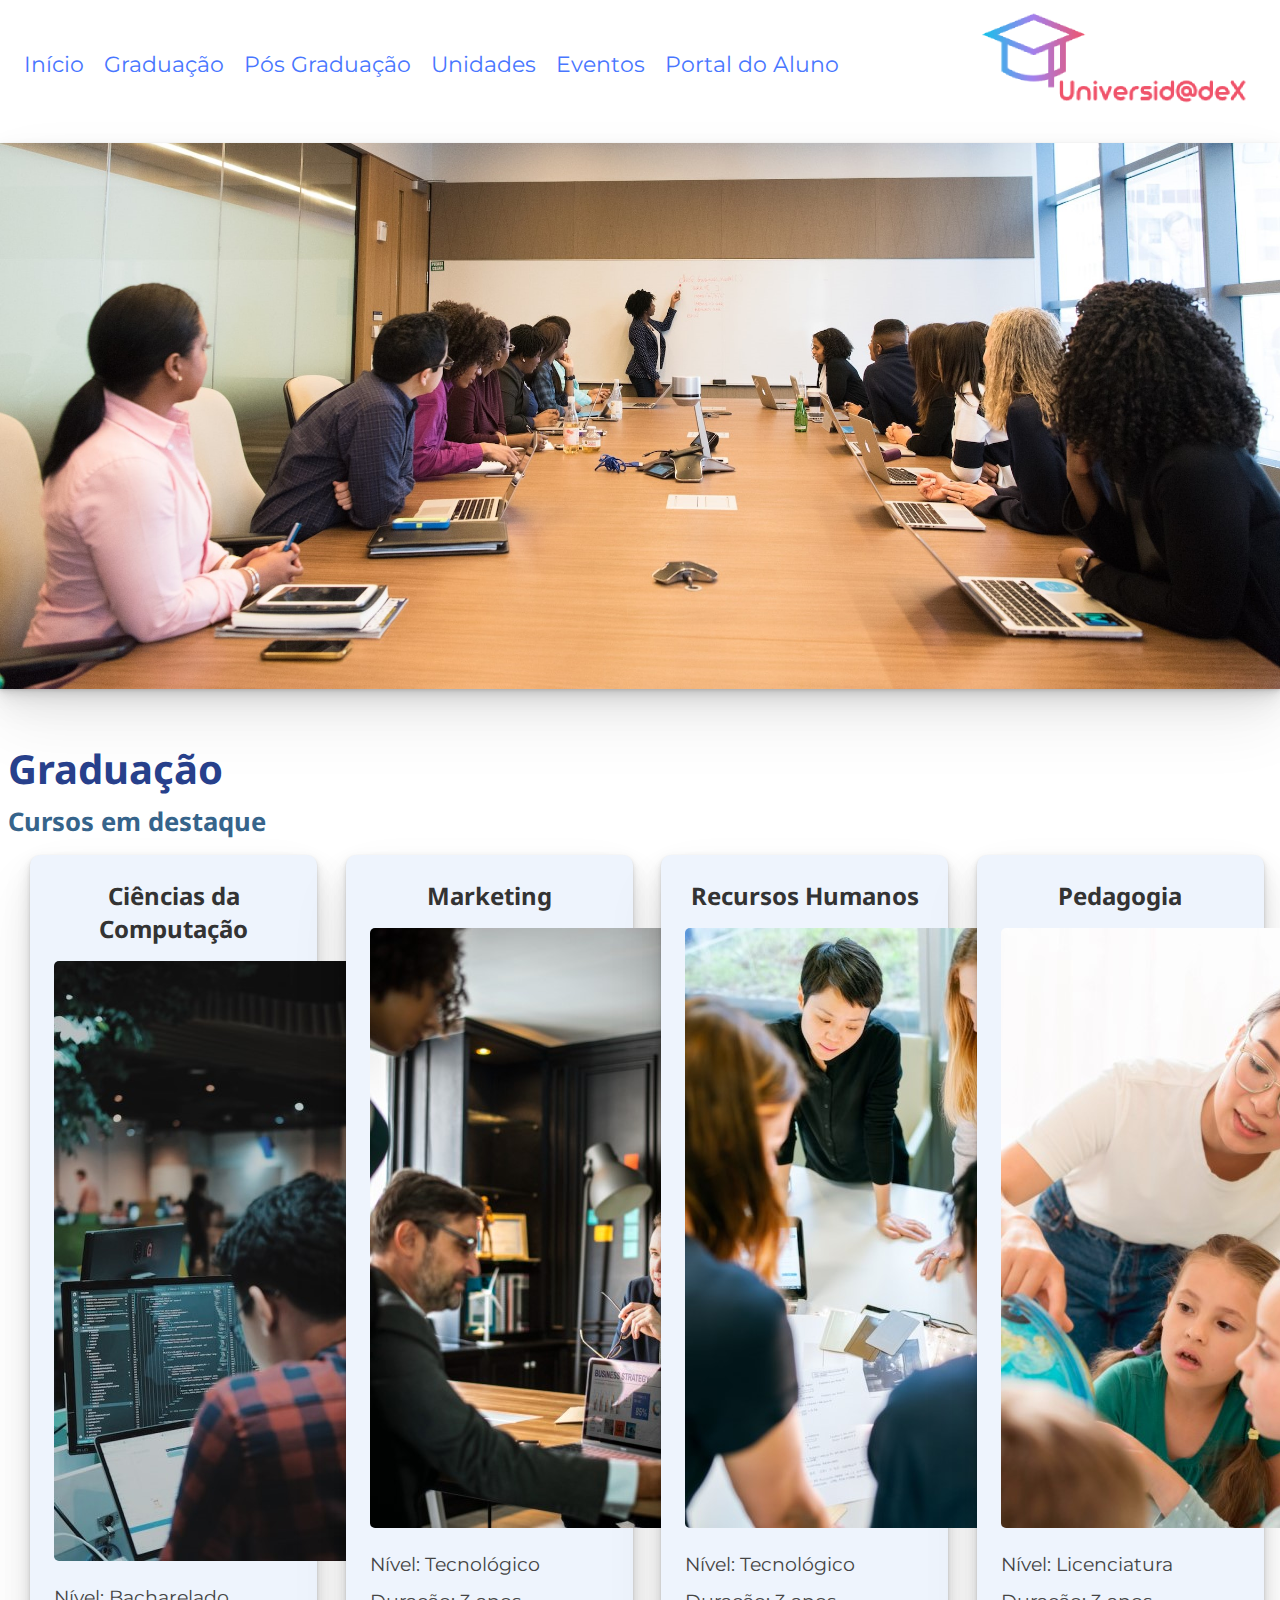
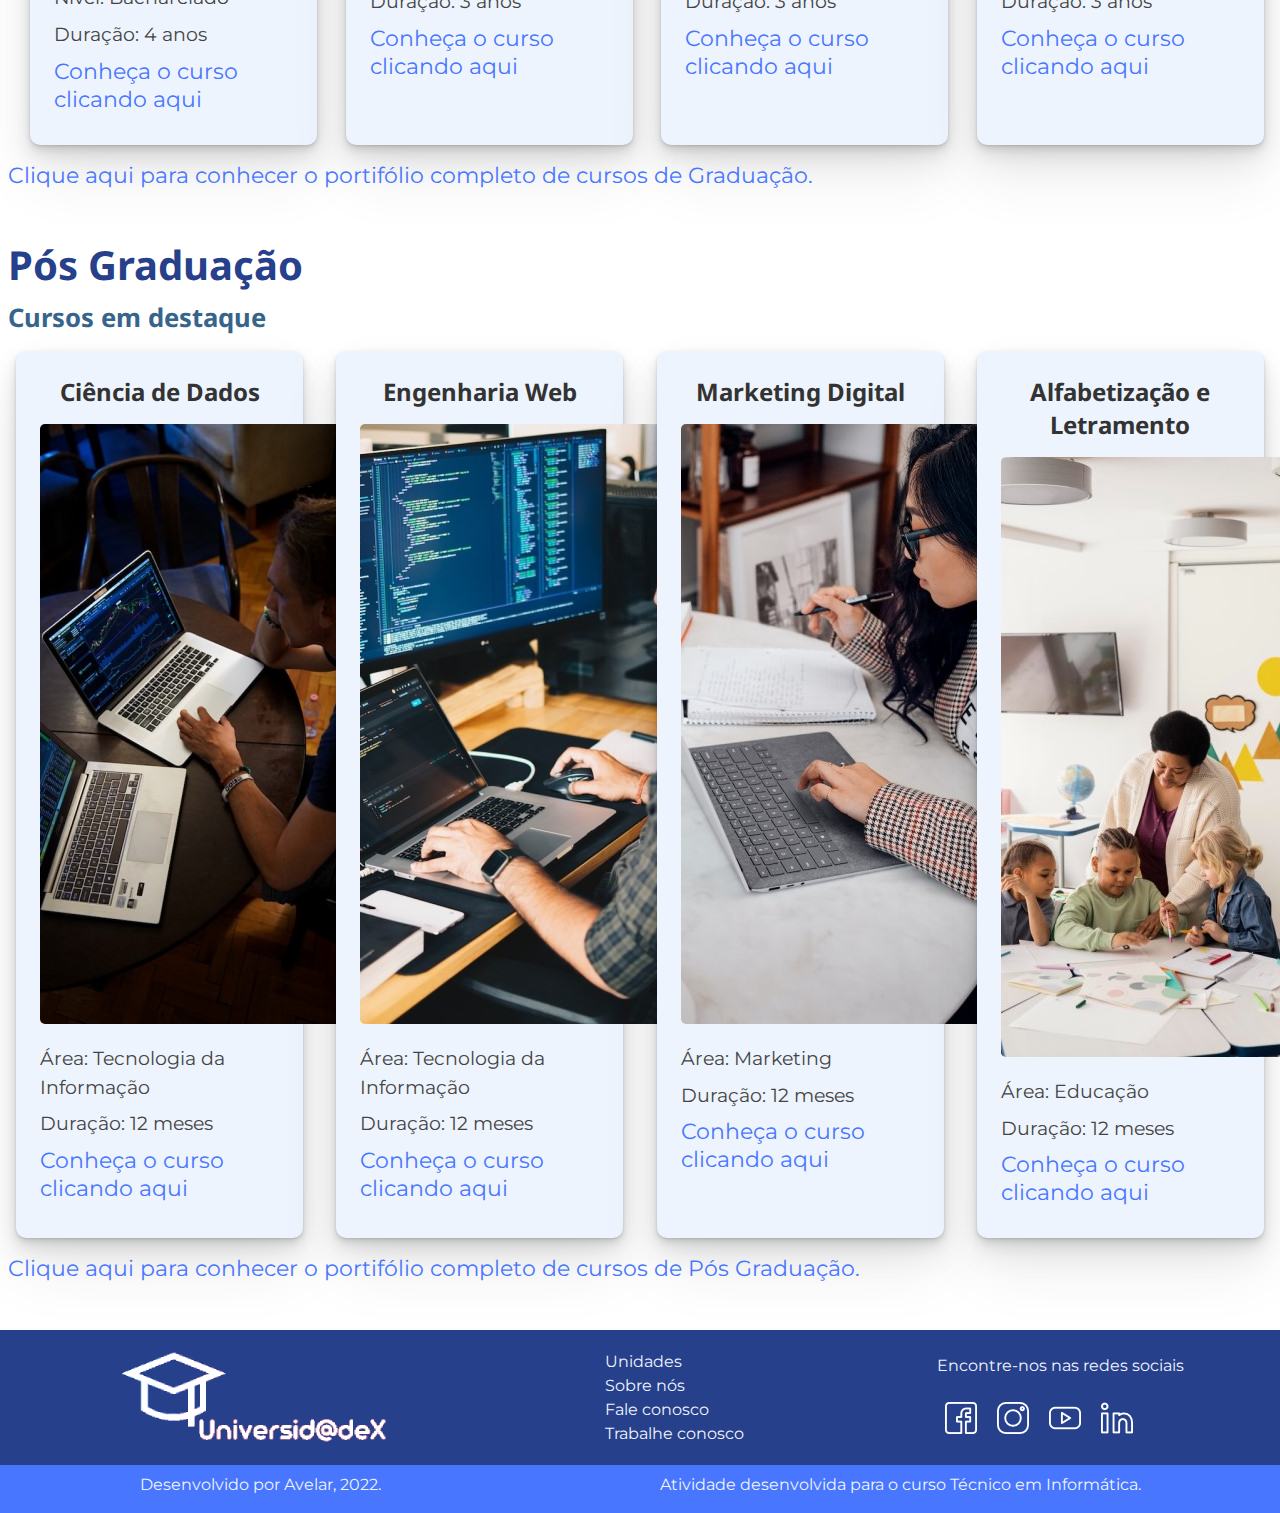
==== commit 8f0d7942: "ajustepagcurso" ====
--- a/index.html
+++ b/index.html
@@ -33,6 +33,9 @@
         <h3>Cursos em destaque</h3>
 
         <section class="painel_cards">
+
+            
+        <a class="ancora_card" href="graduacao_cienciascomputacao.html">
             <article class="card_curso">
                 <h4>Ciências da Computação</h4>
                 <img src="img/grad-computacao.jpg" alt="um homem utilizando computador escrevendo códigos de programação de sistemas">
@@ -43,7 +46,10 @@
                 </div>
                 
             </article>
+        </a>
+           
 
+        <a class="ancora_card" href="graduacao_cienciascomputacao.html">
             <article class="card_curso">
                 <h4>Marketing</h4>
                 <img src="img/gard-marketing.jpg" alt="um grupo de pessoas discutindo a criação de um produto">
@@ -53,7 +59,9 @@
                     <a href="">Conheça o curso clicando aqui</a>
                 </div>                
             </article>
+        </a>
 
+        <a class="ancora_card" href="graduacao_cienciascomputacao.html">
             <article class="card_curso">
                 <h4>Recursos Humanos</h4>
                 <img src="img/grad-rh.jpg" alt="um grupo de pessoas discutindo a respeito de documentos em uma mesa">
@@ -63,7 +71,9 @@
                     <a href="">Conheça o curso clicando aqui</a>
                  </div>
             </article>
+        </a>
 
+        <a class="ancora_card" href="graduacao_cienciascomputacao.html">
             <article class="card_curso">
                 <h4>Pedagogia</h4>
                 <img src="img/grad-pedagogia.jpg" alt="uma mulher explicando como utilizar um globo terrestre a um grupo de crianças">
@@ -73,10 +83,11 @@
                     <a href="">Conheça o curso clicando aqui</a>
                 </div>
             </article>
+        </a>
 
             
         </section>
-        <a href="">Clique aqui para conhecer o portifólio completo de cursos de Graduação.</a>
+        <a href="graduacao.html">Clique aqui para conhecer o portifólio completo de cursos de Graduação.</a>
 
     </section>
 
--- a/estilo.css
+++ b/estilo.css
@@ -3,9 +3,10 @@
     --azul-claro: #4876FF;
     --cinza-azulado: #36648B;
     --cinza-azulado-claro: #eef4fd;
-    --cinza-azulado-escuro: #dee0e4;
+    --cinza-azulado-escuro: #c7cacf;
     --cinza-texto: #444444;
     --cinza-texto-escuro: #333;
+    --roxo-destaque: #A020F0;
 }
 
 *{
@@ -25,24 +26,28 @@
     font-size: 2.5rem;
     color: var(--azul-escuro);
     font-family: 'Noto Sans', sans-serif;
+    margin-bottom: 8px;
 }
 
 h3{
     font-size: 1.8rem;
     color: var(--azul-claro);
     font-family: 'Noto Sans', sans-serif;
+    margin-bottom: 8px;
 }
 
 h3{
     font-size: 1.6rem;
     color: var(--cinza-azulado);
     font-family: 'Noto Sans', sans-serif;
+    margin-bottom: 8px;
 }
 
 h4{
     font-size: 1.5rem;
     font-family: 'Noto Sans', sans-serif;
     color: var(--cinza-texto-escuro);
+    margin-bottom: 8px;
 }
 
 
@@ -62,6 +67,7 @@
     font-size: 1.2rem;
     color: var(--cinza-texto);
     line-height: 1.5;
+    margin-bottom: 8px;
 }
 
 
@@ -109,6 +115,14 @@
     display: flex;
     justify-content: space-between;
     margin: 16px 8px;
+}
+
+.ancora_card{
+    margin: 0;
+}
+
+.ancora_card:hover{
+    text-decoration: none !important;
 }
 
 .card_curso{
@@ -239,14 +253,22 @@
     margin-bottom: 24px;
 }
 
+.resumo_curso img{
+    border-radius: 5px;
+}
+
+.botao_destaque{
+    background-color: var(--roxo-destaque) !important;
+}
+
 .detalhes_curso{
     width: 80%;
 }
 
 .detalhes_curso button{
     font-size: 1.2rem;
-    width: 30%;
-    margin: 24px auto;
+    width: 20%;
+    margin: 24px 16px 24px 0;
     background-color: var(--azul-escuro);
     color: var(--cinza-azulado-claro);
     font-weight: 700;
@@ -255,10 +277,34 @@
     height: 3rem;
 }
 
-.matriz_curso{
+.area_destaque{
+    background-color: var(--azul-escuro);
+    margin: 24px 0 !important;
+    padding: 8px 16px;
+}
+
+.area_destaque h2, .area_destaque h3 {
+    color: var(--cinza-azulado-claro);
+    margin: 16px 0;
+}
+
+.area_destaque p{
+    color: var(--cinza-azulado-escuro);
+}
+
+.area_destaque li{
+    color: var(--cinza-azulado-escuro);
+    margin-left: 24px;
+    font-size: 1.2rem;
+}
+
+#area_matriz_curso{
+    margin: 16px 8px;
+}
+
+#matriz_curso{
     display: grid;
     grid-template-columns: repeat(4, 1fr);
-    margin: 16px 0;
 }
 
 .matriz_curso_semestre{
